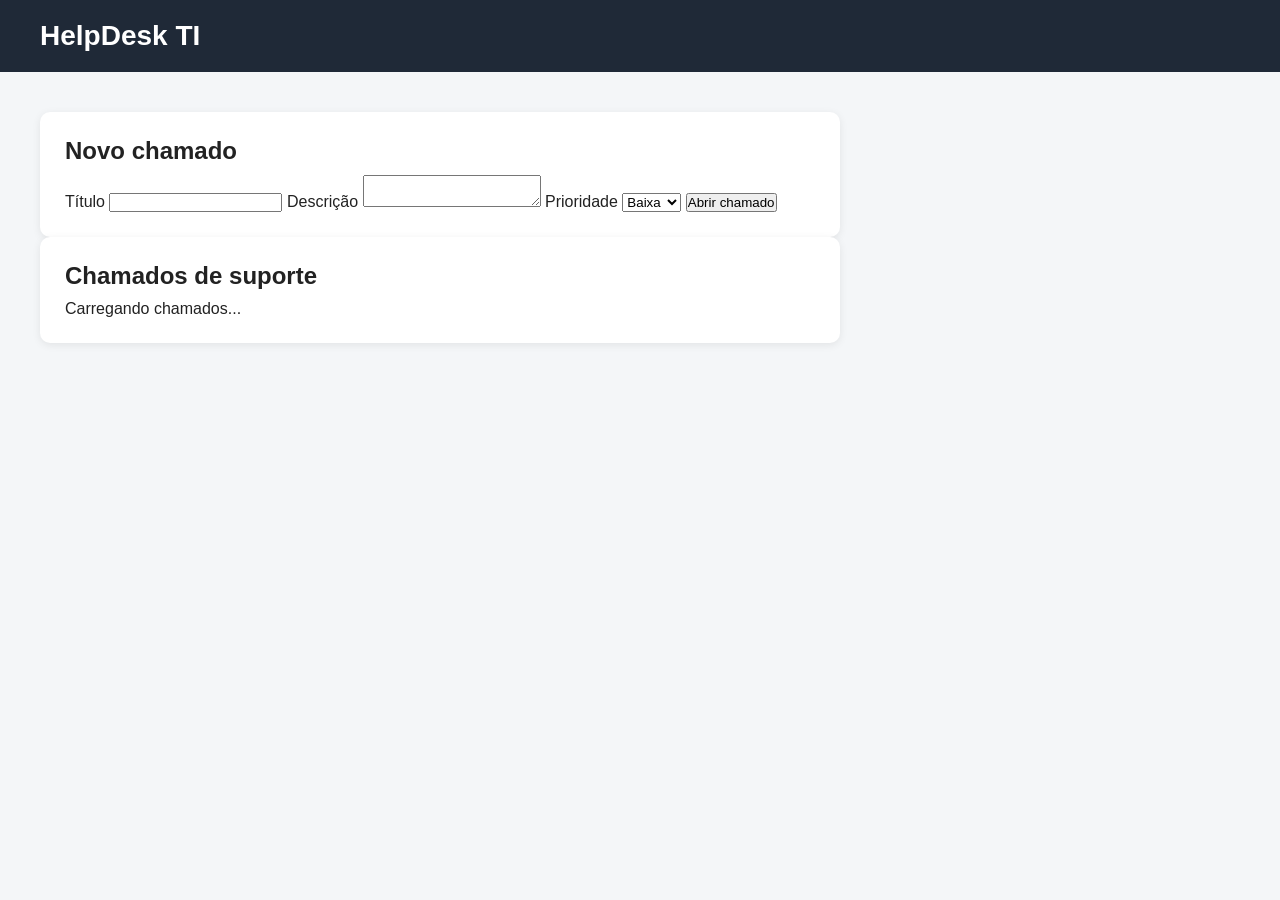
==== frontend/index.html @ f84ff3c7 "Projeto inicial HelpDesk TI" ====
<!DOCTYPE html>
<html lang="pt-BR">

<head>
    <meta charset="UTF-8">
    <meta name="viewport" content="width=device-width, initial-scale=1.0">

    <title>HelpDesk TI</title>

    <link rel="stylesheet" href="style.css">
</head>

<body>

    <header>
        <h1>HelpDesk TI</h1>
    </header>

    <main>
        <div class="card">
    <h2>Novo chamado</h2>

    <form id="form-chamado">

        <label for="titulo">Título</label>
        <input type="text" id="titulo" required>

        <label for="descricao">Descrição</label>
        <textarea id="descricao" required></textarea>

        <label for="prioridade">Prioridade</label>
        <select id="prioridade">
            <option value="Baixa">Baixa</option>
            <option value="Média">Média</option>
            <option value="Alta">Alta</option>
        </select>

        <button type="submit">Abrir chamado</button>

    </form>
</div>
    <div class="card">
        <h2>Chamados de suporte</h2>

        <div id="lista-chamados">
            Carregando chamados...
        </div>
    </div>
</main>

<script src="script.js"></script>

</body>
</html>
---- frontend/style.css ----
* {
    margin: 0;
    padding: 0;
    box-sizing: border-box;
}

body {
    font-family: Arial, sans-serif;
    background-color: #f4f6f8;
    color: #222;
}

header {
    background-color: #1f2937;
    color: white;
    padding: 20px 40px;
}

header h1 {
    font-size: 28px;
}

main {
    padding: 40px;
}

.card {
    background-color: white;
    padding: 25px;
    border-radius: 10px;
    box-shadow: 0 2px 8px rgba(0, 0, 0, 0.08);
    max-width: 800px;
}

.card h2 {
    margin-bottom: 10px;
}

.card p {
    color: #555;
}
.chamado {
    background-color: #f9fafb;
    border: 1px solid #ddd;
    border-radius: 8px;
    padding: 18px;
    margin-top: 15px;
}

.chamado h3 {
    margin-bottom: 8px;
}

.chamado p {
    margin-bottom: 12px;
    color: #555;
}

.informacoes {
    display: flex;
    gap: 10px;
}

.prioridade,
.status {
    padding: 6px 10px;
    border-radius: 5px;
    font-size: 14px;
    font-weight: bold;
}
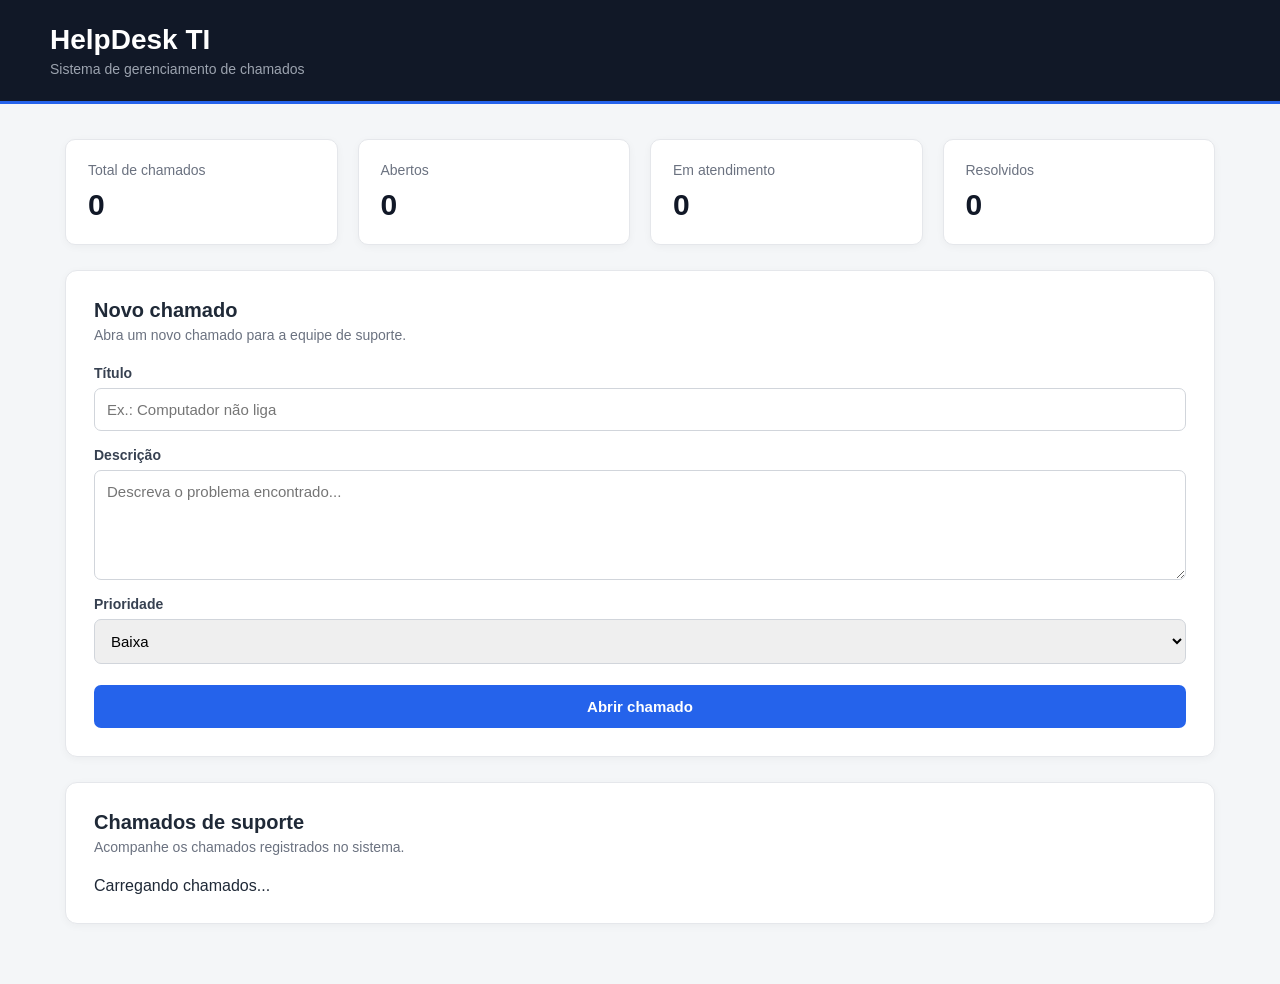
==== commit fb78b29f: "Adiciona tela de login e autenticacao" ====
--- a/frontend/index.html
+++ b/frontend/index.html
@@ -12,43 +12,111 @@
 
 <body>
 
-    <header>
-        <h1>HelpDesk TI</h1>
+    <header class="topo">
+        <div>
+            <h1>HelpDesk TI</h1>
+            <p>Sistema de gerenciamento de chamados</p>
+        </div>
     </header>
 
-    <main>
-        <div class="card">
-    <h2>Novo chamado</h2>
+    <main class="container">
 
-    <form id="form-chamado">
+        <!-- RESUMO -->
+        <section class="resumo">
 
-        <label for="titulo">Título</label>
-        <input type="text" id="titulo" required>
+            <div class="resumo-card">
+                <span class="resumo-titulo">Total de chamados</span>
+                <strong id="total-chamados">0</strong>
+            </div>
 
-        <label for="descricao">Descrição</label>
-        <textarea id="descricao" required></textarea>
+            <div class="resumo-card">
+                <span class="resumo-titulo">Abertos</span>
+                <strong id="chamados-abertos">0</strong>
+            </div>
 
-        <label for="prioridade">Prioridade</label>
-        <select id="prioridade">
-            <option value="Baixa">Baixa</option>
-            <option value="Média">Média</option>
-            <option value="Alta">Alta</option>
-        </select>
+            <div class="resumo-card">
+                <span class="resumo-titulo">Em atendimento</span>
+                <strong id="chamados-atendimento">0</strong>
+            </div>
 
-        <button type="submit">Abrir chamado</button>
+            <div class="resumo-card">
+                <span class="resumo-titulo">Resolvidos</span>
+                <strong id="chamados-resolvidos">0</strong>
+            </div>
 
-    </form>
-</div>
-    <div class="card">
-        <h2>Chamados de suporte</h2>
+        </section>
 
-        <div id="lista-chamados">
-            Carregando chamados...
-        </div>
-    </div>
-</main>
 
-<script src="script.js"></script>
+        <!-- NOVO CHAMADO -->
+        <section class="card">
+
+            <div class="card-titulo">
+                <div>
+                    <h2>Novo chamado</h2>
+                    <p>Abra um novo chamado para a equipe de suporte.</p>
+                </div>
+            </div>
+
+            <form id="form-chamado">
+
+                <div class="campo">
+                    <label for="titulo">Título</label>
+                    <input
+                        type="text"
+                        id="titulo"
+                        placeholder="Ex.: Computador não liga"
+                        required
+                    >
+                </div>
+
+                <div class="campo">
+                    <label for="descricao">Descrição</label>
+                    <textarea
+                        id="descricao"
+                        placeholder="Descreva o problema encontrado..."
+                        required
+                    ></textarea>
+                </div>
+
+                <div class="campo">
+                    <label for="prioridade">Prioridade</label>
+
+                    <select id="prioridade">
+                        <option value="Baixa">Baixa</option>
+                        <option value="Média">Média</option>
+                        <option value="Alta">Alta</option>
+                    </select>
+                </div>
+
+                <button type="submit">
+                    Abrir chamado
+                </button>
+
+            </form>
+
+        </section>
+
+
+        <!-- CHAMADOS -->
+        <section class="card">
+
+            <div class="card-titulo">
+                <div>
+                    <h2>Chamados de suporte</h2>
+                    <p>Acompanhe os chamados registrados no sistema.</p>
+                </div>
+            </div>
+
+            <div id="lista-chamados">
+                Carregando chamados...
+            </div>
+
+        </section>
+
+    </main>
+
+    <script src="script.js"></script>
 
 </body>
+
 </html>
--- a/frontend/style.css
+++ b/frontend/style.css
@@ -6,65 +6,250 @@
 
 body {
     font-family: Arial, sans-serif;
-    background-color: #f4f6f8;
-    color: #222;
-}
-
-header {
-    background-color: #1f2937;
+    background: #f4f6f8;
+    color: #1f2937;
+}
+
+
+/* TOPO */
+
+.topo {
+    background: #111827;
     color: white;
-    padding: 20px 40px;
-}
-
-header h1 {
+    padding: 24px 50px;
+    border-bottom: 3px solid #2563eb;
+}
+
+.topo h1 {
     font-size: 28px;
-}
-
-main {
-    padding: 40px;
-}
+    margin-bottom: 5px;
+}
+
+.topo p {
+    color: #9ca3af;
+    font-size: 14px;
+}
+
+
+/* CONTAINER */
+
+.container {
+    max-width: 1200px;
+    margin: 0 auto;
+    padding: 35px 25px;
+}
+
+
+/* RESUMO */
+
+.resumo {
+    display: grid;
+    grid-template-columns: repeat(4, 1fr);
+    gap: 20px;
+    margin-bottom: 25px;
+}
+
+.resumo-card {
+    background: white;
+    border-radius: 10px;
+    padding: 22px;
+    border: 1px solid #e5e7eb;
+    box-shadow: 0 2px 8px rgba(0, 0, 0, 0.04);
+}
+
+.resumo-titulo {
+    display: block;
+    color: #6b7280;
+    font-size: 14px;
+    margin-bottom: 10px;
+}
+
+.resumo-card strong {
+    font-size: 30px;
+    color: #111827;
+}
+
+
+/* CARD */
 
 .card {
-    background-color: white;
-    padding: 25px;
-    border-radius: 10px;
-    box-shadow: 0 2px 8px rgba(0, 0, 0, 0.08);
-    max-width: 800px;
-}
-
-.card h2 {
-    margin-bottom: 10px;
-}
-
-.card p {
-    color: #555;
-}
+    background: white;
+    padding: 28px;
+    border-radius: 12px;
+    border: 1px solid #e5e7eb;
+    box-shadow: 0 2px 8px rgba(0, 0, 0, 0.04);
+    margin-bottom: 25px;
+}
+
+.card-titulo {
+    margin-bottom: 22px;
+}
+
+.card-titulo h2 {
+    font-size: 20px;
+    margin-bottom: 5px;
+}
+
+.card-titulo p {
+    color: #6b7280;
+    font-size: 14px;
+}
+
+
+/* FORMULÁRIO */
+
+form {
+    display: flex;
+    flex-direction: column;
+    gap: 16px;
+}
+
+.campo {
+    display: flex;
+    flex-direction: column;
+    gap: 7px;
+}
+
+.campo label {
+    font-size: 14px;
+    font-weight: bold;
+    color: #374151;
+}
+
+.campo input,
+.campo textarea,
+.campo select {
+    width: 100%;
+    padding: 12px;
+    border: 1px solid #d1d5db;
+    border-radius: 7px;
+    font-size: 15px;
+    font-family: Arial, sans-serif;
+    outline: none;
+    transition: 0.2s;
+}
+
+.campo input:focus,
+.campo textarea:focus,
+.campo select:focus {
+    border-color: #2563eb;
+    box-shadow: 0 0 0 2px rgba(37, 99, 235, 0.1);
+}
+
+.campo textarea {
+    min-height: 110px;
+    resize: vertical;
+}
+
+
+/* BOTÃO */
+
+form button {
+    margin-top: 5px;
+    padding: 13px;
+    border: none;
+    border-radius: 7px;
+    background: #2563eb;
+    color: white;
+    font-size: 15px;
+    font-weight: bold;
+    cursor: pointer;
+    transition: 0.2s;
+}
+
+form button:hover {
+    background: #1d4ed8;
+}
+
+
+/* CHAMADOS */
+
 .chamado {
-    background-color: #f9fafb;
-    border: 1px solid #ddd;
-    border-radius: 8px;
-    padding: 18px;
+    background: #f9fafb;
+    border: 1px solid #e5e7eb;
+    border-radius: 9px;
+    padding: 20px;
     margin-top: 15px;
+    transition: 0.2s;
+}
+
+.chamado:hover {
+    border-color: #cbd5e1;
+    box-shadow: 0 3px 10px rgba(0, 0, 0, 0.05);
 }
 
 .chamado h3 {
+    font-size: 17px;
     margin-bottom: 8px;
+    color: #111827;
 }
 
 .chamado p {
-    margin-bottom: 12px;
-    color: #555;
-}
+    color: #6b7280;
+    line-height: 1.5;
+    margin-bottom: 15px;
+}
+
+
+/* INFORMAÇÕES */
 
 .informacoes {
     display: flex;
+    align-items: center;
     gap: 10px;
+    flex-wrap: wrap;
 }
 
 .prioridade,
 .status {
+    display: inline-block;
     padding: 6px 10px;
     border-radius: 5px;
-    font-size: 14px;
+    background: #e5e7eb;
+    font-size: 13px;
     font-weight: bold;
+    color: #374151;
+}
+
+
+/* ALTERAR STATUS */
+
+.alterar-status {
+    margin-top: 15px;
+    padding: 9px;
+    border: 1px solid #d1d5db;
+    border-radius: 6px;
+    background: white;
+    font-size: 14px;
+    cursor: pointer;
+}
+
+
+/* RESPONSIVO */
+
+@media (max-width: 800px) {
+
+    .resumo {
+        grid-template-columns: repeat(2, 1fr);
+    }
+
+    .topo {
+        padding: 20px;
+    }
+
+    .container {
+        padding: 25px 15px;
+    }
+}
+
+
+@media (max-width: 500px) {
+
+    .resumo {
+        grid-template-columns: 1fr;
+    }
+
+    .card {
+        padding: 20px;
+    }
 }
